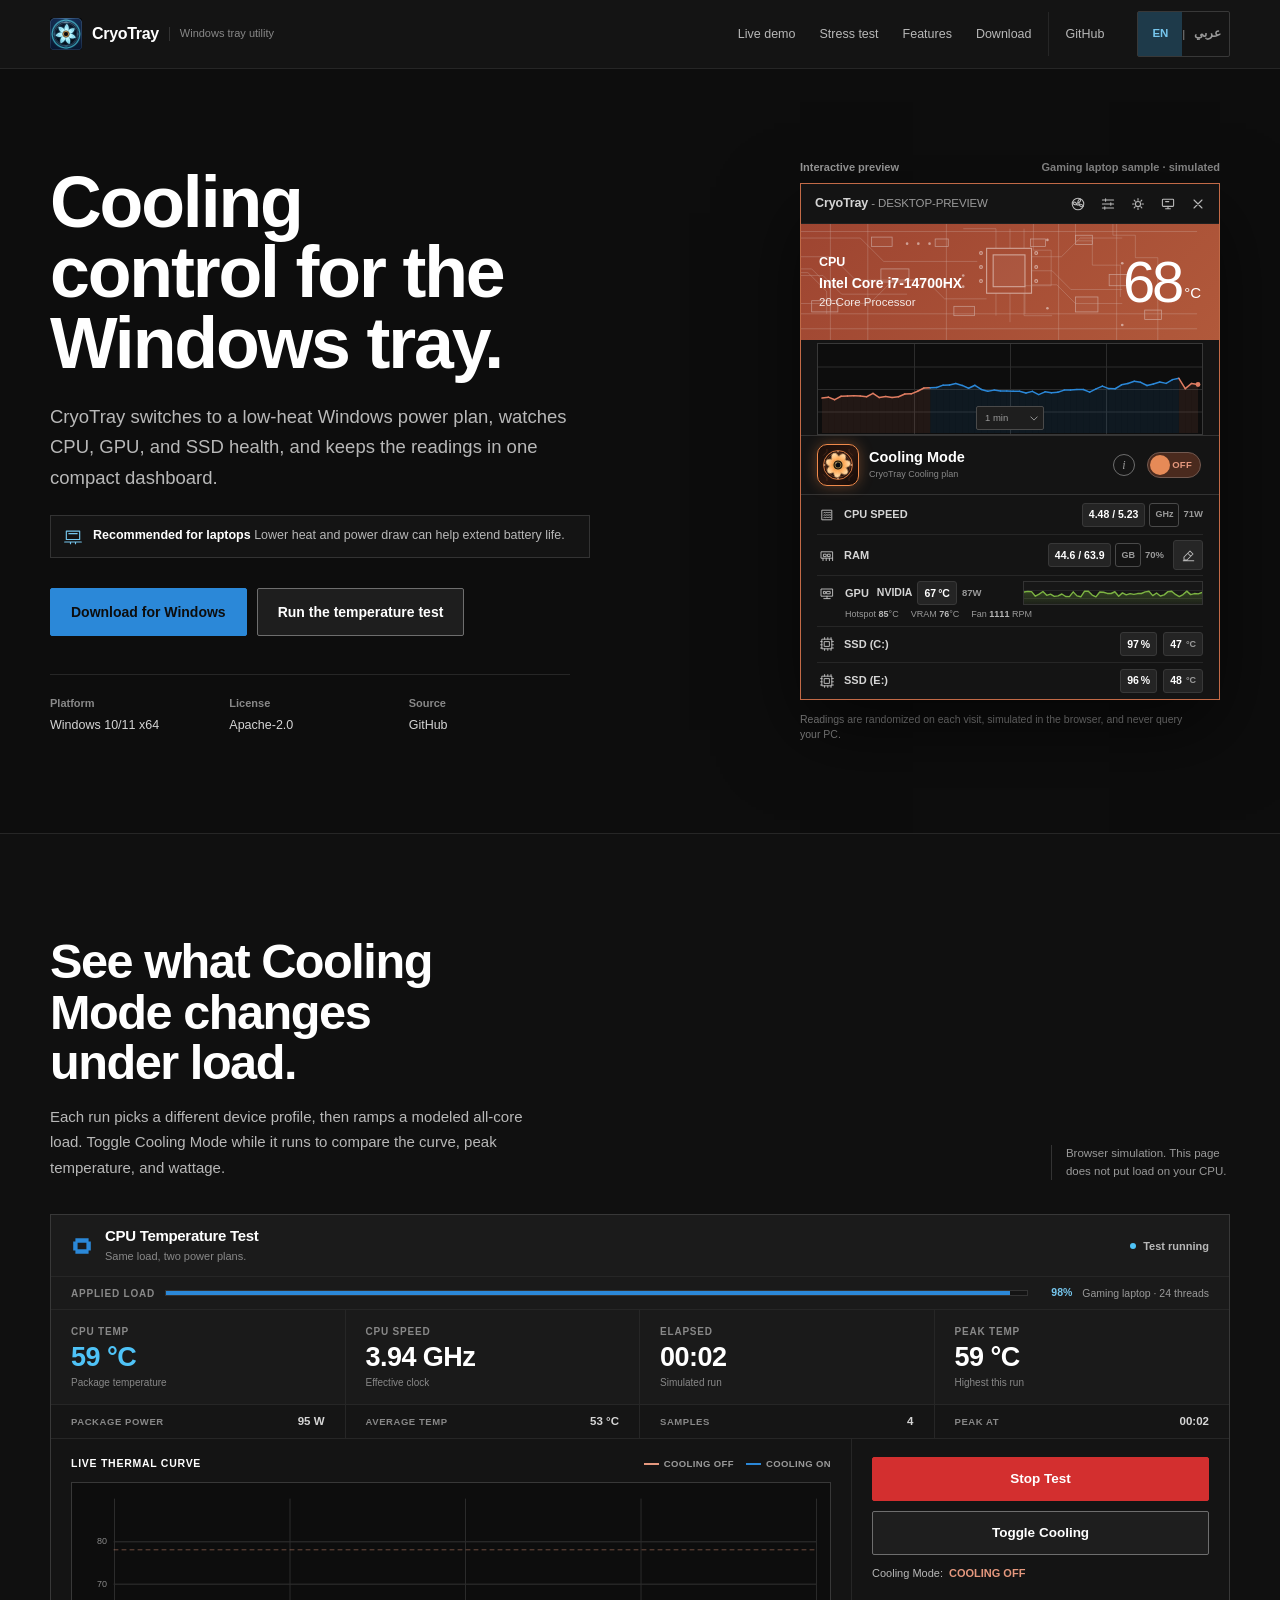
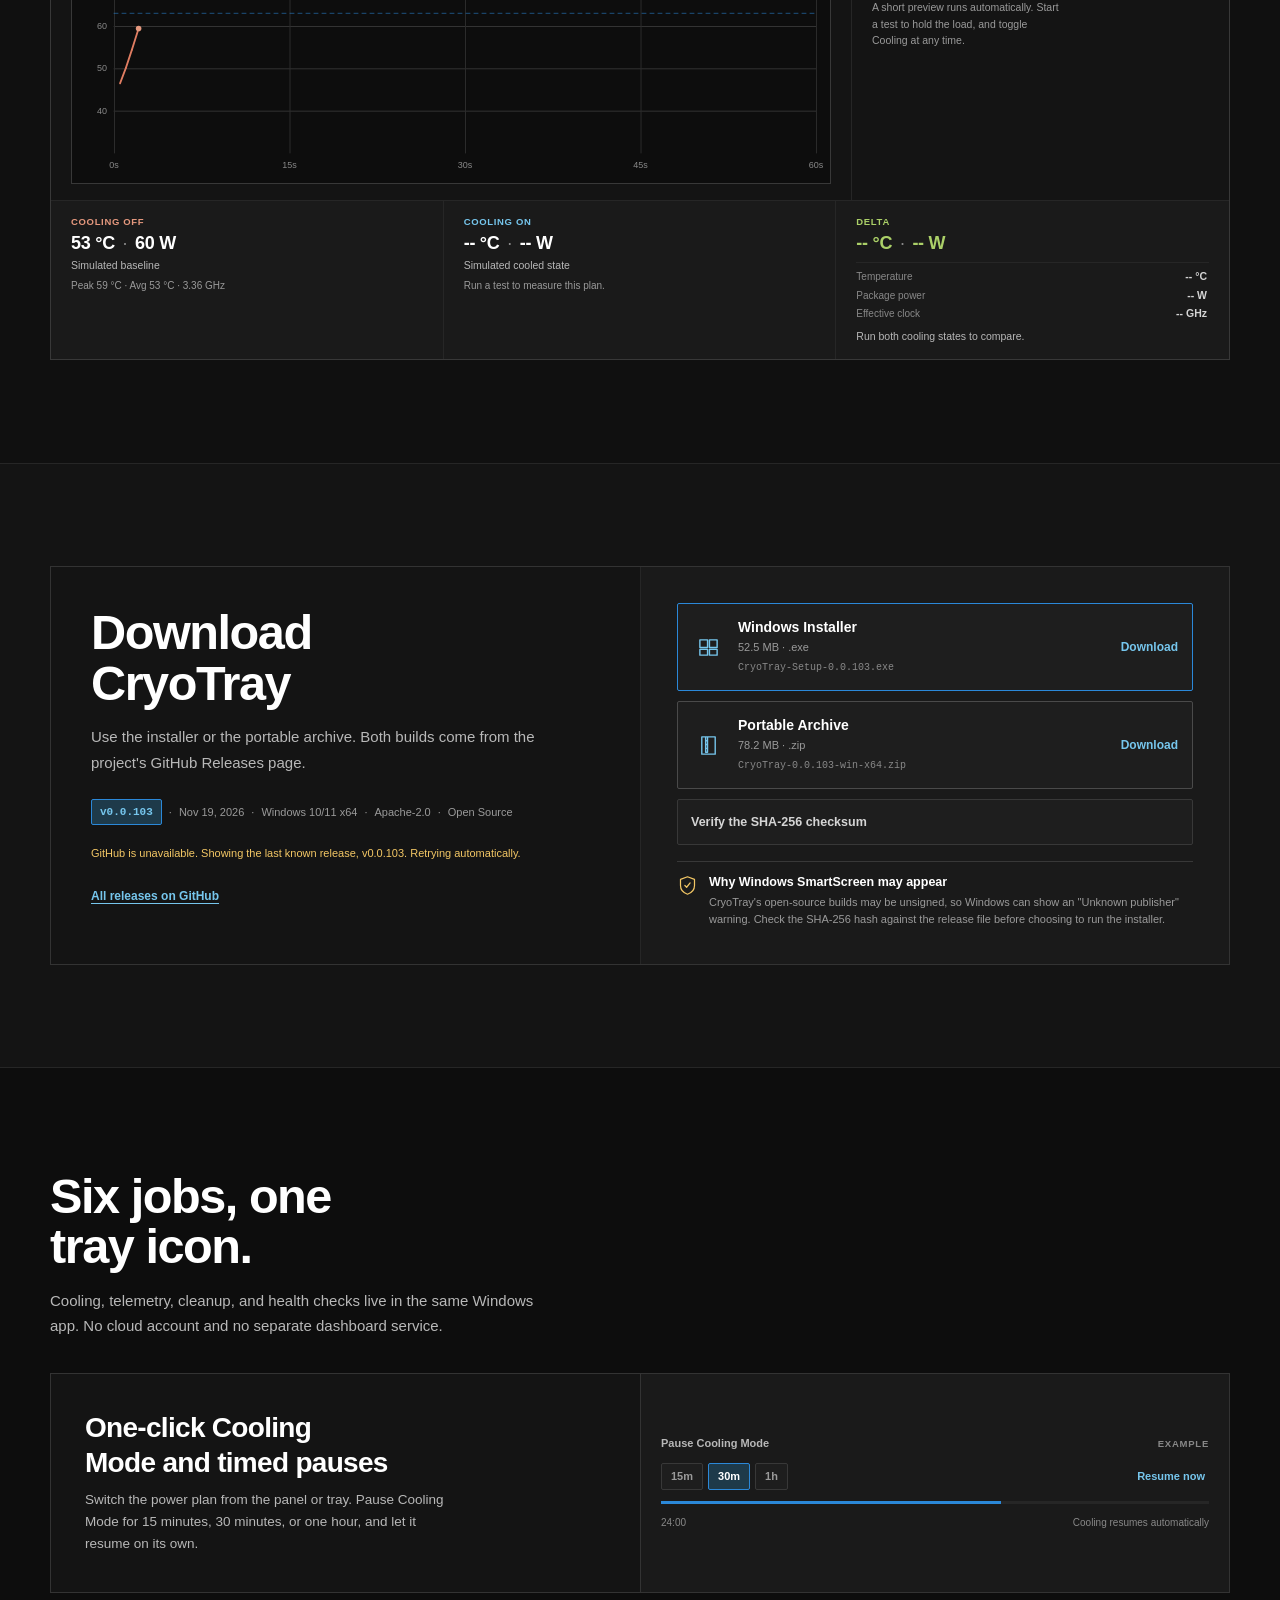
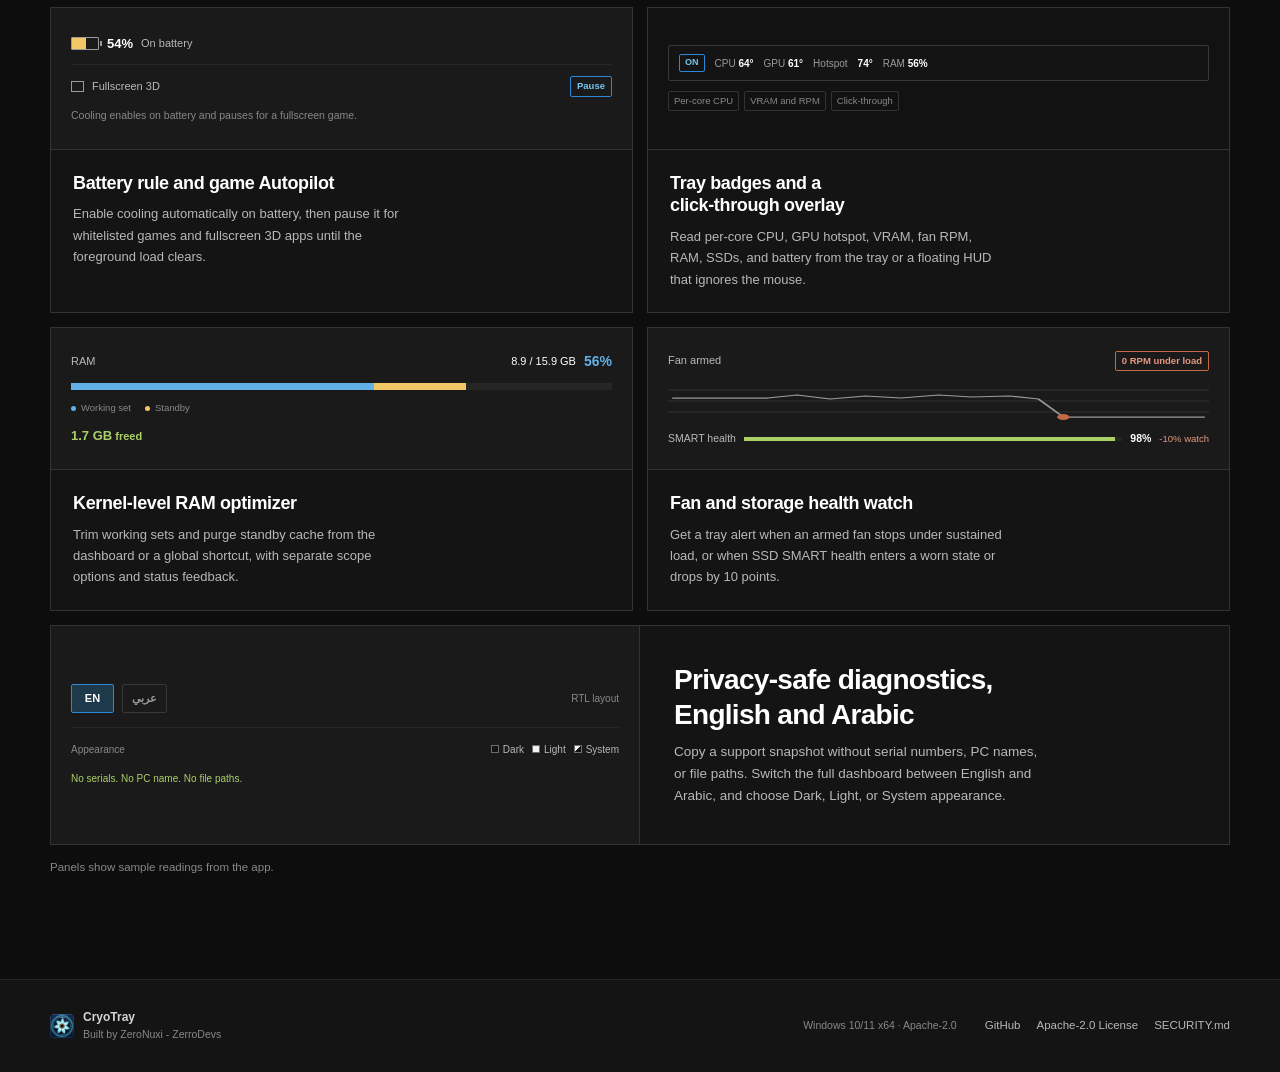
==== docs/index.html @ e502e477 "Initial commit: CryoTray v0.0.103 with enhanced visual README" ====
<!doctype html>
<html lang="en" dir="ltr">
<head>
  <meta charset="utf-8">
  <meta name="viewport" content="width=device-width, initial-scale=1">
  <title>CryoTray | Cooling control for the Windows tray</title>
  <meta id="meta-description" name="description" content="CryoTray is a Windows tray utility for low-heat cooling, CPU and GPU telemetry, RAM cleanup, storage health, and bilingual controls.">
  <meta name="theme-color" content="#0d0d0d">
  <link rel="icon" type="image/png" href="assets/cryotray-icon.png">
  <link rel="stylesheet" href="css/styles.css">
  <script type="module" src="js/app.js"></script>
</head>
<body id="top">
  <a class="skip-link" href="#main" data-i18n="a11y.skip">Skip to content</a>

  <header class="site-header">
    <div class="container header-inner">
      <a class="brand" href="#top" aria-label="CryoTray home">
        <img src="assets/cryotray-icon.png" width="32" height="32" alt="" aria-hidden="true">
        <span class="brand-name">CryoTray</span>
        <span class="brand-sub" data-i18n="brand.sub">Windows tray utility</span>
      </a>

      <nav class="site-nav" aria-label="Primary" data-i18n-aria="a11y.primaryNav">
        <a href="#demo" data-i18n="nav.demo">Live demo</a>
        <a href="#stress-test" data-i18n="nav.stress">Stress test</a>
        <a href="#features" data-i18n="nav.features">Features</a>
        <a href="#download" data-i18n="nav.download">Download</a>
        <a class="nav-github" href="https://github.com/ZerroDevs/CryoTray" target="_blank" rel="noopener" data-i18n="nav.github">GitHub</a>
      </nav>

      <div class="lang-switch" role="group" aria-label="Language" data-i18n-aria="a11y.language">
        <button type="button" class="lang-btn is-active" data-lang="en" aria-pressed="true">EN</button>
        <span class="lang-divider" aria-hidden="true">|</span>
        <button type="button" class="lang-btn" data-lang="ar" lang="ar" aria-pressed="false">عربي</button>
      </div>
    </div>
  </header>

  <main id="main">
    <section class="hero" id="demo">
      <div class="container hero-grid">
        <div class="hero-copy">
          <h1 data-i18n="hero.title">Cooling control for the Windows tray.</h1>
          <p class="lede" data-i18n="hero.body">CryoTray switches to a low-heat Windows power plan, watches CPU, GPU, and SSD health, and keeps the readings in one compact dashboard.</p>
          <p class="laptop-note">
            <svg viewBox="0 0 24 24" aria-hidden="true"><path d="M4 5h16v10H4zM2 18h20M9 18v2M15 18v2M7 8h10"/></svg>
            <span><strong data-i18n="hero.laptopTitle">Recommended for laptops</strong> <span data-i18n="hero.laptopBody">Lower heat and power draw can help extend battery life.</span></span>
          </p>
          <div class="hero-actions">
            <a class="btn btn-primary" href="#download" data-i18n="hero.download">Download for Windows</a>
            <a class="btn btn-secondary" href="#stress-test" data-i18n="hero.test">Run the temperature test</a>
          </div>
          <dl class="hero-facts">
            <div>
              <dt data-i18n="hero.factPlatform">Platform</dt>
              <dd>Windows 10/11 x64</dd>
            </div>
            <div>
              <dt data-i18n="hero.factLicense">License</dt>
              <dd>Apache-2.0</dd>
            </div>
            <div>
              <dt data-i18n="hero.factSource">Source</dt>
              <dd>GitHub</dd>
            </div>
          </dl>
        </div>

        <div class="hero-stage">
          <div class="stage-label">
            <span data-i18n="hero.preview">Interactive preview</span>
            <span class="stage-note" id="preview-scenario">Laptop sample · simulated</span>
          </div>

          <div class="app-window" id="app-preview">
            <div class="app-titlebar">
              <span class="app-title"><span>CryoTray</span><span class="app-title-host"> - DESKTOP-PREVIEW</span></span>
              <a class="app-window-icons" href="#download" data-tooltip-target="window-tools-tip" aria-expanded="false" aria-controls="window-tools-tip" aria-label="Download CryoTray for more" data-i18n-aria="hero.windowToolsLabel">
                <span class="window-icon">
                  <svg viewBox="0 0 20 20" aria-hidden="true"><circle cx="10" cy="10" r="7.2"/><circle cx="10" cy="10" r="1.5"/><path d="M10 8.5c-.6-2.7 1.2-4.5 3.1-4.7.6 2.2-.5 4.1-3.1 4.7ZM11.4 10.6c2.6-.7 4.7.8 5.2 2.6-2.1.9-4.1.1-5.2-2.6ZM8.6 10.6c-2.6.7-4.7-.8-5.2-2.6 2.1-.9 4.1-.1 5.2 2.6Z"/></svg>
                </span>
                <span class="window-icon">
                  <svg viewBox="0 0 20 20" aria-hidden="true"><path d="M3 5h14M3 10h14M3 15h14M7 3.5v3M13.5 8.5v3M6 13.5v3"/></svg>
                </span>
                <span class="window-icon">
                  <svg viewBox="0 0 20 20" aria-hidden="true"><circle cx="10" cy="10" r="3.2"/><path d="M10 3.2v2M10 14.8v2M3.2 10h2M14.8 10h2M5.2 5.2l1.4 1.4M13.4 13.4l1.4 1.4M14.8 5.2l-1.4 1.4M6.6 13.4l-1.4 1.4"/></svg>
                </span>
                <span class="window-icon">
                  <svg viewBox="0 0 20 20" aria-hidden="true"><rect x="3" y="4" width="14" height="9" rx="1"/><path d="M7 16h6M10 13v3M7 7h4"/></svg>
                </span>
                <span class="window-icon window-icon-close">
                  <svg viewBox="0 0 20 20" aria-hidden="true"><path d="M5 5l10 10M15 5L5 15"/></svg>
                </span>
              </a>
            </div>

            <div class="cpu-hero">
              <svg class="pcb-field" viewBox="0 0 460 124" preserveAspectRatio="xMidYMid slice" aria-hidden="true">
                <g class="pcb-fine">
                  <path d="M-20 8H430M-20 96H430M-20 112H430M38 0V124M78 0V124M162 0V124M282 0V124M344 0V124"/>
                  <path d="M-20 48H18L38 68V94M-20 52H14L34 72V96"/>
                  <path d="M255 0V28L274 28V66L246 66V96M300 0V18L318 18V44L348 44V78M340 0V12L364 12V36L388 36V124"/>
                  <path d="M0 15H70L95 40H195M0 35H40L65 60H140L160 80H205M0 55H30L50 75H120M0 85H80L105 60H130M180 5H215V26M230 5V26M245 5V26M215 74V98M230 74V105M245 74V98H275M253 35H285L305 15H350M253 50H275L295 70H350M253 65H280L300 85H350"/>
                </g>
                <g class="pcb-pads">
                  <rect x="82" y="14" width="22" height="10"/>
                  <rect x="92" y="48" width="30" height="14"/>
                  <rect x="150" y="16" width="14" height="8"/>
                  <rect x="170" y="88" width="22" height="10"/>
                  <rect x="300" y="12" width="18" height="10"/>
                  <rect x="300" y="78" width="24" height="16"/>
                  <rect x="18" y="82" width="28" height="12"/>
                  <rect x="252" y="16" width="16" height="8"/>
                  <rect x="336" y="54" width="20" height="12"/>
                  <rect x="374" y="92" width="18" height="10"/>
                </g>
                <g class="pcb-chip">
                  <rect x="205" y="26" width="48" height="48"/>
                  <rect x="212" y="33" width="34" height="34"/>
                  <circle cx="199" cy="31" r="1.5"/><circle cx="199" cy="46" r="1.5"/><circle cx="199" cy="61" r="1.5"/>
                  <circle cx="258" cy="31" r="1.5"/><circle cx="258" cy="46" r="1.5"/><circle cx="258" cy="61" r="1.5"/>
                </g>
                <g class="pcb-vias">
                  <circle cx="120" cy="21" r="1.4"/><circle cx="132" cy="21" r="1.4"/><circle cx="144" cy="21" r="1.4"/>
                  <circle cx="180" cy="55" r="1.4"/><circle cx="180" cy="67" r="1.4"/><circle cx="270" cy="17" r="1.4"/>
                  <circle cx="270" cy="90" r="1.4"/><circle cx="350" cy="42" r="1.4"/><circle cx="350" cy="108" r="1.4"/>
                </g>
              </svg>

              <div class="cpu-hero-content">
                <div class="cpu-identity">
                  <span class="cpu-label" data-i18n="hero.cpu">CPU</span>
                  <span class="cpu-name" id="hero-cpu-name">AMD Ryzen 7 5800X</span>
                  <span class="cpu-cores" id="hero-cores">8-Core Processor</span>
                </div>
                <button class="hero-temp hero-temp-button" id="hero-temp-trigger" type="button" data-tooltip-target="cpu-popover" aria-haspopup="true" aria-expanded="false" aria-controls="cpu-popover" aria-label="CPU temperature and per-core details" data-i18n-aria="hero.cpuTooltip" dir="ltr">
                  <span id="hero-temp">53</span><span class="hero-temp-unit">°C</span>
                </button>
              </div>
            </div>

            <div class="hero-chart-wrap">
              <canvas id="hero-chart" width="408" height="100" role="img" aria-label="Simulated CPU temperature history"></canvas>
              <div class="chart-hover-tip" id="hero-chart-tip" role="status"></div>
              <label class="chart-window">
                <span class="sr-only" data-i18n="hero.windowLabel">Chart time window</span>
                <select id="hero-window">
                  <option value="1" selected data-i18n="hero.window1">1 min</option>
                  <option value="5" data-i18n="hero.window5">5 min</option>
                  <option value="10" data-i18n="hero.window10">10 min</option>
                  <option value="30" data-i18n="hero.window30">30 min</option>
                  <option value="60" data-i18n="hero.window60">60 min</option>
                </select>
                <svg class="chart-window-chevron" viewBox="0 0 10 6" aria-hidden="true"><path d="M1 1l4 4 4-4"/></svg>
              </label>
            </div>

            <div class="cooling-row">
              <div class="fan-tile" aria-hidden="true">
                <svg class="fan-svg" viewBox="0 0 80 80">
                  <defs>
                    <linearGradient id="fanPetalGradient" x1="0" y1="0" x2="0" y2="1">
                      <stop class="fan-petal-top" offset="0"></stop>
                      <stop class="fan-petal-mid" offset="0.52"></stop>
                      <stop class="fan-petal-bottom" offset="1"></stop>
                    </linearGradient>
                  </defs>
                  <circle class="fan-outer-ring" cx="40" cy="40" r="34"></circle>
                  <circle class="fan-inner-ring" cx="40" cy="40" r="29"></circle>
                  <g class="fan-rim-dots">
                    <circle cx="40" cy="8.4" r="1.6"/><circle cx="40" cy="71.6" r="1.6"/>
                    <circle cx="8.4" cy="40" r="1.6"/><circle cx="71.6" cy="40" r="1.6"/>
                  </g>
                  <path class="fan-traces" d="M14 2V9L5 18M66 2V9L75 18M14 78V71L5 62M66 78V71L75 62"></path>
                  <g id="fan-rotor" class="fan-rotor">
                    <g transform="rotate(0 40 40)">
                      <path d="M40 38C31 32 29 20 35 13C37.5 10.2 42.5 10.2 45 13C51 20 49 32 40 38Z" fill="url(#fanPetalGradient)" stroke="var(--fan-petal-outline)" stroke-width=".9"></path>
                      <path class="fan-vein" d="M40 36V15"></path>
                    </g>
                    <g transform="rotate(51.428 40 40)">
                      <path d="M40 38C31 32 29 20 35 13C37.5 10.2 42.5 10.2 45 13C51 20 49 32 40 38Z" fill="url(#fanPetalGradient)" stroke="var(--fan-petal-outline)" stroke-width=".9"></path>
                      <path class="fan-vein" d="M40 36V15"></path>
                    </g>
                    <g transform="rotate(102.857 40 40)">
                      <path d="M40 38C31 32 29 20 35 13C37.5 10.2 42.5 10.2 45 13C51 20 49 32 40 38Z" fill="url(#fanPetalGradient)" stroke="var(--fan-petal-outline)" stroke-width=".9"></path>
                      <path class="fan-vein" d="M40 36V15"></path>
                    </g>
                    <g transform="rotate(154.285 40 40)">
                      <path d="M40 38C31 32 29 20 35 13C37.5 10.2 42.5 10.2 45 13C51 20 49 32 40 38Z" fill="url(#fanPetalGradient)" stroke="var(--fan-petal-outline)" stroke-width=".9"></path>
                      <path class="fan-vein" d="M40 36V15"></path>
                    </g>
                    <g transform="rotate(205.714 40 40)">
                      <path d="M40 38C31 32 29 20 35 13C37.5 10.2 42.5 10.2 45 13C51 20 49 32 40 38Z" fill="url(#fanPetalGradient)" stroke="var(--fan-petal-outline)" stroke-width=".9"></path>
                      <path class="fan-vein" d="M40 36V15"></path>
                    </g>
                    <g transform="rotate(257.142 40 40)">
                      <path d="M40 38C31 32 29 20 35 13C37.5 10.2 42.5 10.2 45 13C51 20 49 32 40 38Z" fill="url(#fanPetalGradient)" stroke="var(--fan-petal-outline)" stroke-width=".9"></path>
                      <path class="fan-vein" d="M40 36V15"></path>
                    </g>
                    <g transform="rotate(308.571 40 40)">
                      <path d="M40 38C31 32 29 20 35 13C37.5 10.2 42.5 10.2 45 13C51 20 49 32 40 38Z" fill="url(#fanPetalGradient)" stroke="var(--fan-petal-outline)" stroke-width=".9"></path>
                      <path class="fan-vein" d="M40 36V15"></path>
                    </g>
                  </g>
                  <circle class="fan-hub-outer" cx="40" cy="40" r="12"></circle>
                  <circle class="fan-hub-inner" cx="40" cy="40" r="7"></circle>
                  <circle class="fan-hub-glint" cx="35.5" cy="35.5" r="1.7"></circle>
                </svg>
              </div>

              <div class="cooling-copy">
                <span class="cooling-label" id="hero-cooling-label" data-i18n="hero.cooling">Cooling Mode</span>
                <span class="cooling-plan" data-i18n="hero.plan">CryoTray Cooling plan</span>
              </div>

              <button class="cooling-info" id="cooling-info-trigger" type="button" data-tooltip-target="cooling-popover" aria-haspopup="true" aria-expanded="false" aria-controls="cooling-popover" aria-label="About Cooling Mode" data-i18n-aria="hero.coolingInfo">i</button>

              <button class="switch" id="hero-cooling" type="button" role="switch" aria-checked="false" aria-labelledby="hero-cooling-label">
                <span class="switch-track">
                  <span class="switch-text" id="hero-cooling-state">OFF</span>
                  <span class="switch-thumb" aria-hidden="true"></span>
                </span>
              </button>
            </div>

            <div class="telemetry-list">
              <div class="telemetry-row">
                <span class="row-icon" aria-hidden="true">
                  <svg viewBox="0 0 20 20"><path d="M4 4h12v12H4zM6 7c1-1 2 1 3 0s2 1 3 0 2 1 3 0M6 10c1-1 2 1 3 0s2 1 3 0 2 1 3 0M6 13c1-1 2 1 3 0s2 1 3 0 2 1 3 0"/></svg>
                </span>
                <span class="row-label" data-i18n="hero.cpuSpeed">CPU SPEED</span>
                <span class="row-values" dir="ltr">
                  <span class="metric-pill"><span id="hero-clock">3.78 / 3.80</span></span>
                  <span class="unit-pill">GHz</span>
                  <span class="row-detail" id="hero-power">36W</span>
                </span>
              </div>

              <div class="telemetry-row ram-row">
                <span class="row-icon" aria-hidden="true">
                  <svg viewBox="0 0 20 20"><path d="M3 6h14v8H3zM5 14v3M9 14v3M13 14v3M17 14v3M6 9h3v3H6zM11 9h3v3h-3z"/></svg>
                </span>
                <span class="row-label" data-i18n="hero.ram">RAM</span>
                <span class="row-values" dir="ltr">
                  <button class="metric-pill metric-trigger" id="ram-trigger" type="button" data-tooltip-target="ram-popover" aria-haspopup="true" aria-expanded="false" aria-controls="ram-popover" aria-label="Memory breakdown" data-i18n-aria="memory.triggerLabel"><span id="ram-ratio">8.9 / 15.9</span></button>
                  <span class="unit-pill">GB</span>
                  <span class="row-detail" id="ram-percent">56%</span>
                </span>
                <button class="icon-btn" id="ram-optimize" type="button" aria-label="Optimize RAM" data-i18n-aria="hero.ramOptimize">
                  <svg viewBox="0 0 20 20" aria-hidden="true"><path d="M4 12l8-8 4 4-8 8H4zM9 7l4 4M3 17h14"/></svg>
                </button>
              </div>

              <div class="telemetry-row gpu-row">
                <div class="gpu-top">
                  <span class="row-icon" aria-hidden="true">
                    <svg viewBox="0 0 20 20"><path d="M3 5h14v9H3zM6 17h8M10 14v3M6 8h2v3H6zM10 8h4v3h-4z"/></svg>
                  </span>
                  <span class="row-label" data-i18n="hero.gpu">GPU</span>
                  <span class="gpu-reading" dir="ltr">
                    <span class="gpu-brand" id="hero-gpu-brand">NVIDIA</span>
                    <button class="metric-pill metric-trigger" id="gpu-trigger" type="button" data-tooltip-target="gpu-popover" aria-haspopup="true" aria-expanded="false" aria-controls="gpu-popover" aria-label="GPU details" data-i18n-aria="hero.gpuTooltip"><span id="hero-gpu-temp">61</span>°C</button>
                    <span class="row-detail"><span id="hero-gpu-power">30</span>W</span>
                  </span>
                  <span class="gpu-spark-wrap"><canvas id="gpu-spark" width="160" height="26" role="img" aria-label="Simulated GPU load history"></canvas></span>
                </div>
                <div class="gpu-details" dir="ltr">
                  <span><span data-i18n="hero.hotspot">Hotspot</span> <b id="hero-hotspot">70</b>°C</span>
                  <span><span data-i18n="hero.vram">VRAM</span> <b id="hero-vram">60</b>°C</span>
                  <span><span data-i18n="hero.fan">Fan</span> <b id="hero-gpu-fan">0</b> RPM</span>
                </div>
              </div>

              <div class="telemetry-row ssd-row">
                <span class="row-icon" aria-hidden="true">
                  <svg viewBox="0 0 20 20"><path d="M4 4h12v12H4zM7 7h6v6H7zM2 7h2M2 11h2M2 15h2M16 7h2M16 11h2M16 15h2M7 2v2M11 2v2M15 2v2M7 16v2M11 16v2M15 16v2"/></svg>
                </span>
                <span class="row-label ssd-label" dir="ltr">SSD (C:)</span>
                <span class="row-values" dir="ltr">
                  <button class="metric-pill metric-trigger" id="ssd-trigger" type="button" data-tooltip-target="ssd-popover" aria-haspopup="true" aria-expanded="false" aria-controls="ssd-popover" aria-label="Storage details" data-i18n-aria="hero.ssdTooltip"><span id="hero-ssd-c-health">96</span>%</button>
                  <span class="metric-pill"><span id="hero-ssd-temp">45</span><span class="unit-inline">°C</span></span>
                </span>
              </div>

              <div class="telemetry-row ssd-row">
                <span class="row-icon" aria-hidden="true">
                  <svg viewBox="0 0 20 20"><path d="M4 4h12v12H4zM7 7h6v6H7zM2 7h2M2 11h2M2 15h2M16 7h2M16 11h2M16 15h2M7 2v2M11 2v2M15 2v2M7 16v2M11 16v2M15 16v2"/></svg>
                </span>
                <span class="row-label ssd-label" dir="ltr">SSD (E:)</span>
                <span class="row-values" dir="ltr">
                  <button class="metric-pill metric-trigger" id="ssd-e-trigger" type="button" data-tooltip-target="ssd-popover" aria-haspopup="true" aria-expanded="false" aria-controls="ssd-popover" aria-label="Storage details" data-i18n-aria="hero.ssdTooltip"><span id="hero-ssd-e-health">100</span>%</button>
                  <span class="metric-pill"><span id="hero-ssd-e-temp">45</span><span class="unit-inline">°C</span></span>
                </span>
              </div>
            </div>

            <div class="app-status" id="ram-status" role="status" aria-live="polite"></div>

            <div class="app-popover cpu-pop" id="cpu-popover" role="tooltip" aria-hidden="true">
              <div class="cpu-pop-grid" id="cpu-pop-grid"></div>
              <div class="cpu-pop-footer" id="cpu-pop-footer" dir="auto">Package Power: 36W</div>
              <span class="popover-caret" aria-hidden="true"></span>
            </div>

            <div class="app-popover ram-pop" id="ram-popover" role="tooltip" aria-hidden="true">
              <div class="ram-pop-head"><span data-i18n="memory.title">Memory Breakdown</span><span id="ram-installed">Installed: 16.0 GB</span></div>
              <div class="ram-stack" aria-hidden="true">
                <span class="ram-stack-inuse" id="ram-bar-inuse"></span><span class="ram-stack-modified" id="ram-bar-modified"></span><span class="ram-stack-standby" id="ram-bar-standby"></span><span class="ram-stack-free" id="ram-bar-free"></span>
              </div>
              <div class="ram-lines">
                <div><span class="ram-dot inuse"></span><span data-i18n="memory.inUse">In Use:</span><b id="ram-inuse" dir="ltr">8.0 GB</b></div>
                <div><span class="ram-dot available"></span><span data-i18n="memory.available">Available:</span><b id="ram-available" dir="ltr">7.9 GB</b></div>
                <div><span class="ram-dot free"></span><span data-i18n="memory.free">Free:</span><b id="ram-free" dir="ltr">3.2 GB</b></div>
                <div><span class="ram-dot standby"></span><span data-i18n="memory.standby">Standby:</span><b id="ram-standby" dir="ltr">4.7 GB</b></div>
                <div><span class="ram-dot modified"></span><span data-i18n="memory.modified">Modified:</span><b id="ram-modified" dir="ltr">0.6 GB</b></div>
                <div><span class="ram-dot cached"></span><span data-i18n="memory.cached">Cached:</span><b id="ram-cached" dir="ltr">5.3 GB</b></div>
                <div><span class="ram-dot reserved"></span><span data-i18n="memory.reserved">Hardware Reserved:</span><b id="ram-reserved" dir="ltr">0.5 GB</b></div>
              </div>
              <div class="ram-pop-foot" id="ram-pop-foot">Click the clean icon to free unused memory</div>
              <span class="popover-caret" aria-hidden="true"></span>
            </div>

            <div class="app-popover info-pop" id="gpu-popover" role="tooltip" aria-hidden="true">
              <div class="info-pop-head"><strong id="gpu-pop-name">Demo GPU</strong><span data-i18n="hero.tooltipSim">Simulated telemetry</span></div>
              <div class="info-line"><span data-i18n="hero.tooltipLoad">Load</span><b id="gpu-pop-load" dir="ltr">38%</b></div>
              <div class="info-line"><span data-i18n="hero.tooltipHotspot">Hotspot</span><b id="gpu-pop-hotspot" dir="ltr">70°C</b></div>
              <div class="info-line"><span data-i18n="hero.tooltipDelta">Hotspot delta</span><b id="gpu-pop-delta" dir="ltr">9°C</b></div>
              <div class="info-line"><span data-i18n="hero.gpuPowerLabel">Board power</span><b id="gpu-pop-power" dir="ltr">30 W</b></div>
              <div class="info-line"><span data-i18n="hero.vram">VRAM</span><b id="gpu-pop-vram" dir="ltr">60°C</b></div>
              <div class="info-line"><span data-i18n="hero.fan">Fan</span><b id="gpu-pop-fan" dir="ltr">0 RPM</b></div>
              <span class="popover-caret" aria-hidden="true"></span>
            </div>

            <div class="app-popover info-pop" id="ssd-popover" role="tooltip" aria-hidden="true">
              <div class="info-pop-head"><strong data-i18n="hero.storage">SSD</strong><span data-i18n="hero.tooltipSim">Simulated telemetry</span></div>
              <div class="info-line"><span dir="ltr">SSD (C:)</span><b id="ssd-pop-c" dir="ltr">96% · 45°C</b></div>
              <div class="info-line"><span dir="ltr">SSD (E:)</span><b id="ssd-pop-e" dir="ltr">100% · 45°C</b></div>
              <div class="info-line"><span data-i18n="hero.tooltipSmart">SMART health</span><b id="ssd-pop-health" dir="ltr">Healthy</b></div>
              <span class="popover-caret" aria-hidden="true"></span>
            </div>

            <div class="app-popover info-pop" id="cooling-popover" role="tooltip" aria-hidden="true">
              <div class="info-pop-head"><strong data-i18n="hero.cooling">Cooling Mode</strong></div>
              <p class="tooltip-copy" data-i18n="hero.coolingInfoBody">Switches Windows to a lower-heat power plan to reduce package power and fan noise.</p>
              <span class="popover-caret" aria-hidden="true"></span>
            </div>

            <div class="app-popover tool-tip-pop" id="window-tools-tip" role="tooltip" aria-hidden="true">
              <span data-i18n="hero.windowToolsTip">Download for more</span>
              <span class="popover-caret" aria-hidden="true"></span>
            </div>
          </div>

          <p class="preview-footnote" data-i18n="hero.footnote">Readings are randomized on each visit, simulated in the browser, and never query your PC.</p>
        </div>
      </div>
    </section>

    <section class="section stress-section" id="stress-test">
      <div class="container">
        <header class="section-head">
          <div>
            <h2 data-i18n="stress.title">See what Cooling Mode changes under load.</h2>
            <p class="section-copy" data-i18n="stress.body">Run a modeled thermal test, then toggle Cooling Mode while it runs. The curve and wattage respond to the same state changes as the app.</p>
          </div>
          <p class="simulation-note" data-i18n="stress.note">Browser simulation. This page does not put load on your CPU.</p>
        </header>

        <div class="stress-shell">
          <div class="stress-titlebar">
            <div class="stress-heading">
              <svg viewBox="0 0 20 20" aria-hidden="true"><path d="M4 3h12v3h2v8h-2v3H4v-3H2V6h2zm2 4v6h8V7z"/></svg>
              <div>
                <h3 data-i18n="stress.toolTitle">CPU Temperature Test</h3>
                <p data-i18n="stress.toolSub">Same load, two power plans.</p>
              </div>
            </div>
            <div class="stress-state" id="stress-state" role="status" aria-live="polite">
              <span class="state-dot" aria-hidden="true"></span>
              <span id="stress-state-text" data-i18n="stress.stateReady">Ready</span>
            </div>
          </div>

          <div class="stress-loadbar">
            <span class="loadbar-label" data-i18n="stress.loadLabel">APPLIED LOAD</span>
            <div class="loadbar-track" aria-hidden="true"><span id="stress-load-fill"></span></div>
            <output class="loadbar-value" id="stress-load" dir="ltr">0%</output>
            <span class="stress-profile" id="stress-profile">Laptop profile · 16 threads</span>
          </div>

          <div class="stress-metrics">
            <div class="stress-metric">
              <span class="metric-label" data-i18n="stress.cpuTemp">CPU TEMP</span>
              <output class="metric-value cpu-value" id="stress-temp" dir="ltr">-- °C</output>
              <span class="metric-sub" data-i18n="stress.cpuTempSub">Package temperature</span>
            </div>
            <div class="stress-metric">
              <span class="metric-label" data-i18n="stress.cpuSpeed">CPU SPEED</span>
              <output class="metric-value" id="stress-speed" dir="ltr">-- GHz</output>
              <span class="metric-sub" data-i18n="stress.cpuSpeedSub">Effective clock</span>
            </div>
            <div class="stress-metric">
              <span class="metric-label" data-i18n="stress.elapsed">ELAPSED</span>
              <output class="metric-value" id="stress-elapsed" dir="ltr">00:00</output>
              <span class="metric-sub" data-i18n="stress.elapsedSub">Simulated run</span>
            </div>
            <div class="stress-metric">
              <span class="metric-label" data-i18n="stress.peak">PEAK TEMP</span>
              <output class="metric-value" id="stress-peak" dir="ltr">-- °C</output>
              <span class="metric-sub" data-i18n="stress.peakSub">Highest this run</span>
            </div>
          </div>

          <div class="stress-detailbar" aria-label="Run details" data-i18n-aria="stress.detailsAria">
            <div><span data-i18n="stress.powerCurrent">PACKAGE POWER</span><b id="stress-power" dir="ltr">-- W</b></div>
            <div><span data-i18n="stress.avgTemp">AVERAGE TEMP</span><b id="stress-avg-temp" dir="ltr">-- °C</b></div>
            <div><span data-i18n="stress.samples">SAMPLES</span><b id="stress-samples" dir="ltr">0</b></div>
            <div><span data-i18n="stress.peakTime">PEAK AT</span><b id="stress-peak-time" dir="ltr">--:--</b></div>
          </div>

          <div class="stress-body">
            <div class="chart-panel">
              <div class="chart-heading">
                <h4 data-i18n="stress.curve">Live thermal curve</h4>
                <div class="chart-legend">
                  <span><i class="legend-swatch off"></i><span data-i18n="stress.off">COOLING OFF</span></span>
                  <span><i class="legend-swatch on"></i><span data-i18n="stress.on">COOLING ON</span></span>
                </div>
              </div>
              <div class="stress-canvas-wrap">
                <canvas id="stress-chart" width="920" height="300" role="img" aria-label="Simulated thermal curve for the CPU temperature test."></canvas>
                <div class="chart-hover-tip" id="stress-chart-tip" role="status" dir="ltr"></div>
              </div>
              <p class="sr-only" id="stress-chart-summary" aria-live="polite"></p>
            </div>

            <aside class="stress-controls" aria-label="Test controls" data-i18n-aria="stress.controlsAria">
              <button class="btn btn-primary stress-start" id="stress-start" type="button" data-i18n="stress.start">Start Test</button>
              <button class="btn btn-secondary stress-toggle" id="stress-cooling" type="button" aria-pressed="false" disabled data-i18n="stress.toggle">Toggle Cooling</button>
              <p class="cooling-inline">
                <span data-i18n="stress.coolingMode">Cooling Mode:</span>
                <strong id="stress-cooling-state" data-i18n="stress.off">COOLING OFF</strong>
              </p>
              <p class="stress-helper" data-i18n="stress.helper">A short preview runs automatically. Start a test to hold the load, and toggle Cooling at any time.</p>

            </aside>
          </div>

          <div class="stress-comparison">
            <article class="compare-card compare-off">
              <h4 data-i18n="stress.off">COOLING OFF</h4>
              <p class="compare-value" dir="ltr"><span id="off-temp">--</span> °C <span class="compare-sep">·</span> <span id="off-power">--</span> W</p>
              <p class="compare-caption" data-i18n="stress.baseline">Simulated baseline</p>
              <p class="compare-detail" id="off-detail">Run a test to measure this plan.</p>
            </article>
            <article class="compare-card compare-on">
              <h4 data-i18n="stress.on">COOLING ON</h4>
              <p class="compare-value" dir="ltr"><span id="on-temp">--</span> °C <span class="compare-sep">·</span> <span id="on-power">--</span> W</p>
              <p class="compare-caption" data-i18n="stress.cooled">Simulated cooled state</p>
              <p class="compare-detail" id="on-detail">Run a test to measure this plan.</p>
            </article>
            <article class="compare-card compare-delta">
              <h4 data-i18n="stress.delta">DELTA</h4>
              <p class="compare-value delta-value" dir="ltr"><span id="delta-temp">--</span> °C <span class="compare-sep">·</span> <span id="delta-power">--</span> W</p>
              <div class="delta-rows">
                <p><span data-i18n="stress.tempDelta">Temperature</span><b dir="ltr"><span id="delta-temp-detail">--</span> °C <small id="delta-temp-pct"></small></b></p>
                <p><span data-i18n="stress.powerDelta">Package power</span><b dir="ltr"><span id="delta-power-detail">--</span> W <small id="delta-power-pct"></small></b></p>
                <p><span data-i18n="stress.clockDelta">Effective clock</span><b dir="ltr"><span id="delta-clock">--</span> GHz <small id="delta-clock-pct"></small></b></p>
              </div>
              <p class="delta-summary" id="delta-summary">Run both cooling states to compare.</p>
            </article>
          </div>
        </div>
      </div>
    </section>

    <section class="section download-section" id="download">
      <div class="container">
        <div class="download-panel">
          <div class="download-intro">
            <h2 data-i18n="release.title">Download CryoTray</h2>
            <p class="section-copy" data-i18n="release.body">Use the installer or the portable archive. Both builds come from the project's GitHub Releases page.</p>

            <div class="release-meta">
              <span class="release-version" id="release-version" dir="ltr">v0.0.103</span>
              <span class="meta-separator" aria-hidden="true">·</span>
              <time id="release-date" datetime="2026-11-19T22:31:40Z">Nov 19, 2026</time>
              <span class="meta-separator" aria-hidden="true">·</span>
              <span>Windows 10/11 x64</span>
              <span class="meta-separator" aria-hidden="true">·</span>
              <span>Apache-2.0</span>
              <span class="meta-separator" aria-hidden="true">·</span>
              <span data-i18n="release.openSource">Open Source</span>
            </div>

            <p class="release-status" id="release-status" role="status" aria-live="polite" data-i18n="release.statusLoading">Checking the latest release on GitHub.</p>
            <noscript>
              <p class="release-status is-fallback" data-i18n="release.noscript">JavaScript is off. These links point to the current known release, v0.0.103.</p>
            </noscript>

            <a class="text-link releases-link" href="https://github.com/ZerroDevs/CryoTray/releases" target="_blank" rel="noopener" data-i18n="release.allReleases">All releases on GitHub</a>
          </div>

          <div class="download-actions">
            <a class="download-option is-primary" id="download-setup" href="https://github.com/ZerroDevs/CryoTray/releases/download/v0.0.103/CryoTray-Setup-0.0.103.exe" target="_blank" rel="noopener">
              <span class="download-icon" aria-hidden="true">
                <svg viewBox="0 0 24 24"><path d="M3 4h8v8H3zM13 4h8v8h-8zM3 14h8v6H3zM13 14h8v6h-8z"/></svg>
              </span>
              <span class="download-copy">
                <strong data-i18n="release.installer">Windows Installer</strong>
                <span class="download-meta"><bdi id="setup-size" dir="ltr">52.5 MB</bdi> <span aria-hidden="true">·</span> <span>.exe</span></span>
                <code class="file-name" id="setup-filename" dir="ltr">CryoTray-Setup-0.0.103.exe</code>
              </span>
              <span class="download-action" data-i18n="release.download">Download</span>
            </a>

            <a class="download-option" id="download-zip" href="https://github.com/ZerroDevs/CryoTray/releases/download/v0.0.103/CryoTray-0.0.103-win-x64.zip" target="_blank" rel="noopener">
              <span class="download-icon" aria-hidden="true">
                <svg viewBox="0 0 24 24"><path d="M5 3h14v18H5zM9 3v4h2V3M9 7v4h2V7M9 11v4h2v-4M9 15v4h2v-4M8 21h8"/></svg>
              </span>
              <span class="download-copy">
                <strong data-i18n="release.portable">Portable Archive</strong>
                <span class="download-meta"><bdi id="zip-size" dir="ltr">78.2 MB</bdi> <span aria-hidden="true">·</span> <span>.zip</span></span>
                <code class="file-name" id="zip-filename" dir="ltr">CryoTray-0.0.103-win-x64.zip</code>
              </span>
              <span class="download-action" data-i18n="release.download">Download</span>
            </a>

            <details class="checksum">
              <summary data-i18n="release.verifySummary">Verify the SHA-256 checksum</summary>
              <div class="checksum-body">
                <p data-i18n="release.verifyBody">Download the matching .sha256 file, then run this in PowerShell and compare both hash values.</p>
                <pre><code id="checksum-command" dir="ltr">Get-FileHash .\CryoTray-Setup-0.0.103.exe -Algorithm SHA256</code></pre>
                <div class="checksum-actions">
                  <button class="btn btn-quiet" id="copy-checksum" type="button" data-i18n="release.copy">Copy command</button>
                  <a class="text-link" id="setup-sha-link" href="https://github.com/ZerroDevs/CryoTray/releases/download/v0.0.103/CryoTray-Setup-0.0.103.exe.sha256" target="_blank" rel="noopener" data-i18n="release.installerHash">Installer hash file</a>
                  <a class="text-link" id="zip-sha-link" href="https://github.com/ZerroDevs/CryoTray/releases/download/v0.0.103/CryoTray-0.0.103-win-x64.zip.sha256" target="_blank" rel="noopener" data-i18n="release.archiveHash">Archive hash file</a>
                </div>
                <p class="copy-status" id="copy-status" role="status" aria-live="polite"></p>
              </div>
            </details>

            <div class="smartscreen-note">
              <svg viewBox="0 0 24 24" aria-hidden="true"><path d="M12 2l8 3v7c0 5-3.4 8.4-8 10-4.6-1.6-8-5-8-10V5zM9 12l2 2 4-5"/></svg>
              <div>
                <h3 data-i18n="release.smartTitle">Why Windows SmartScreen may appear</h3>
                <p data-i18n="release.smartBody">CryoTray's open-source builds may be unsigned, so Windows can show an "Unknown publisher" warning. Check the SHA-256 hash against the release file before choosing to run the installer.</p>
              </div>
            </div>
          </div>
        </div>
      </div>
    </section>

    <section class="section features-section" id="features">
      <div class="container">
        <header class="section-head features-head">
          <div>
            <h2 data-i18n="features.title">Six jobs, one tray icon.</h2>
            <p class="section-copy" data-i18n="features.body">Cooling, telemetry, cleanup, and health checks live in the same Windows app. No cloud account and no separate dashboard service.</p>
          </div>
        </header>

        <div class="feature-grid">
          <article class="feature-card feature-wide">
            <div class="feature-copy">
              <h3 data-i18n="features.coolingTitle">One-click Cooling Mode and timed pauses</h3>
              <p data-i18n="features.coolingBody">Switch the power plan from the panel or tray. Pause Cooling Mode for 15 minutes, 30 minutes, or one hour, and let it resume on its own.</p>
            </div>
            <div class="feature-visual pause-visual" aria-hidden="true">
              <div class="visual-top">
                <span data-i18n="features.pauseCooling">Pause Cooling Mode</span>
                <span class="example-tag" data-i18n="features.example">Example</span>
              </div>
              <div class="pause-options">
                <span>15m</span>
                <span class="is-selected">30m</span>
                <span>1h</span>
                <span class="pause-now" data-i18n="features.resumeNow">Resume now</span>
              </div>
              <div class="pause-progress"><span></span></div>
              <div class="pause-meta">
                <bdi dir="ltr">24:00</bdi>
                <span data-i18n="features.resumeAuto">Cooling resumes automatically</span>
              </div>
            </div>
          </article>

          <article class="feature-card">
            <div class="feature-visual battery-visual" aria-hidden="true">
              <div class="battery-row">
                <span class="battery-shell"><i></i></span>
                <bdi dir="ltr">54%</bdi>
                <span data-i18n="features.onBattery">On battery</span>
              </div>
              <div class="visual-rule"></div>
              <div class="autopilot-row">
                <span class="window-mark"></span>
                <span data-i18n="features.fullscreen">Fullscreen 3D</span>
                <span class="state-tag on" data-i18n="features.pause">Pause</span>
              </div>
              <div class="visual-caption" data-i18n="features.batteryExample">Cooling enables on battery and pauses for a fullscreen game.</div>
            </div>
            <div class="feature-copy">
              <h3 data-i18n="features.batteryTitle">Battery rule and game Autopilot</h3>
              <p data-i18n="features.batteryBody">Enable cooling automatically on battery, then pause it for whitelisted games and fullscreen 3D apps until the foreground load clears.</p>
            </div>
          </article>

          <article class="feature-card">
            <div class="feature-visual overlay-visual" aria-hidden="true">
              <div class="overlay-strip">
                <span class="overlay-mode" data-i18n="hero.on">ON</span>
                <span>CPU <b>64°</b></span>
                <span>GPU <b>61°</b></span>
                <span data-i18n="hero.hotspot">Hotspot</span> <b>74°</b>
                <span>RAM <b>56%</b></span>
              </div>
              <div class="overlay-tags">
                <span data-i18n="features.perCore">Per-core CPU</span>
                <span data-i18n="features.vram">VRAM and RPM</span>
                <span data-i18n="features.clickThrough">Click-through</span>
              </div>
            </div>
            <div class="feature-copy">
              <h3 data-i18n="features.overlayTitle">Tray badges and a click-through overlay</h3>
              <p data-i18n="features.overlayBody">Read per-core CPU, GPU hotspot, VRAM, fan RPM, RAM, SSDs, and battery from the tray or a floating HUD that ignores the mouse.</p>
            </div>
          </article>

          <article class="feature-card">
            <div class="feature-visual ram-visual" aria-hidden="true">
              <div class="ram-head">
                <span data-i18n="hero.ram">RAM</span>
                <bdi dir="ltr">8.9 / 15.9 GB</bdi>
                <strong dir="ltr">56%</strong>
              </div>
              <div class="ram-bar"><span class="ram-in-use"></span><span class="ram-standby"></span><span class="ram-free"></span></div>
              <div class="ram-key">
                <span><i class="ram-dot in"></i><span data-i18n="features.workingSet">Working set</span></span>
                <span><i class="ram-dot standby"></i><span data-i18n="features.standby">Standby</span></span>
              </div>
              <div class="ram-result"><bdi dir="ltr">1.7 GB</bdi> <span data-i18n="features.freed">freed</span></div>
            </div>
            <div class="feature-copy">
              <h3 data-i18n="features.ramTitle">Kernel-level RAM optimizer</h3>
              <p data-i18n="features.ramBody">Trim working sets and purge standby cache from the dashboard or a global shortcut, with separate scope options and status feedback.</p>
            </div>
          </article>

          <article class="feature-card">
            <div class="feature-visual health-visual" aria-hidden="true">
              <div class="health-head">
                <span data-i18n="features.fanArmed">Fan armed</span>
                <span class="state-tag danger" data-i18n="features.fanAlert">0 RPM under load</span>
              </div>
              <svg class="health-chart" viewBox="0 0 260 44" preserveAspectRatio="none">
                <path class="health-grid" d="M0 11H260M0 22H260M0 33H260"/>
                <path class="health-line" d="M2 19H48L62 16L78 20L95 17L112 19L130 16L146 18L164 17L178 20L190 38H258"/>
                <circle class="health-alert-dot" cx="190" cy="38" r="3"></circle>
              </svg>
              <div class="smart-line">
                <span data-i18n="features.smartHealth">SMART health</span>
                <span class="smart-track"><i></i></span>
                <bdi dir="ltr">98%</bdi>
                <span class="smart-drop" data-i18n="features.smartDrop">-10% watch</span>
              </div>
            </div>
            <div class="feature-copy">
              <h3 data-i18n="features.healthTitle">Fan and storage health watch</h3>
              <p data-i18n="features.healthBody">Get a tray alert when an armed fan stops under sustained load, or when SSD SMART health enters a worn state or drops by 10 points.</p>
            </div>
          </article>

          <article class="feature-card feature-wide feature-wide-last">
            <div class="feature-copy">
              <h3 data-i18n="features.localTitle">Privacy-safe diagnostics, English and Arabic</h3>
              <p data-i18n="features.localBody">Copy a support snapshot without serial numbers, PC names, or file paths. Switch the full dashboard between English and Arabic, and choose Dark, Light, or System appearance.</p>
            </div>
            <div class="feature-visual language-visual" aria-hidden="true">
              <div class="language-row">
                <span class="lang-chip is-active">EN</span>
                <span class="lang-chip" lang="ar">عربي</span>
                <span class="rtl-mark" data-i18n="features.rtl">RTL layout</span>
              </div>
              <div class="visual-rule"></div>
              <div class="theme-row">
                <span class="theme-name" data-i18n="features.theme">Appearance</span>
                <span class="theme-option"><i class="theme-swatch dark"></i><span data-i18n="features.dark">Dark</span></span>
                <span class="theme-option"><i class="theme-swatch light"></i><span data-i18n="features.light">Light</span></span>
                <span class="theme-option"><i class="theme-swatch system"></i><span data-i18n="features.system">System</span></span>
              </div>
              <p class="privacy-line" data-i18n="features.privacyLine">No serials. No PC name. No file paths.</p>
            </div>
          </article>
        </div>
        <p class="feature-note" data-i18n="features.sampleNote">Panels show sample readings from the app.</p>
      </div>
    </section>
  </main>

  <footer class="site-footer">
    <div class="container footer-inner">
      <div class="footer-brand">
        <img src="assets/cryotray-icon.png" width="24" height="24" alt="" aria-hidden="true">
        <div>
          <span class="footer-name">CryoTray</span>
          <span class="footer-credit" data-i18n="footer.credit">Built by ZeroNuxi - ZerroDevs</span>
        </div>
      </div>
      <p class="footer-meta">Windows 10/11 x64 <span aria-hidden="true">·</span> Apache-2.0</p>
      <nav class="footer-links" aria-label="Project links" data-i18n-aria="a11y.footerNav">
        <a href="https://github.com/ZerroDevs/CryoTray" target="_blank" rel="noopener">GitHub</a>
        <a href="https://github.com/ZerroDevs/CryoTray/blob/main/LICENSE" target="_blank" rel="noopener" data-i18n="footer.license">Apache-2.0 License</a>
        <a href="https://github.com/ZerroDevs/CryoTray/blob/main/SECURITY.md" target="_blank" rel="noopener">SECURITY.md</a>
      </nav>
    </div>
  </footer>
</body>
</html>
---- docs/css/styles.css ----
/* Stylesheet entry point. Imports follow the original cascade order. */
@import url("base.css");
@import url("header.css");
@import url("shared.css");
@import url("hero.css");
@import url("app-preview.css");
@import url("app-preview-responsive.css");
@import url("sections.css");
@import url("stress.css");
@import url("download.css");
@import url("features.css");
@import url("not-found.css");
@import url("footer.css");
@import url("rtl.css");
@import url("responsive.css");
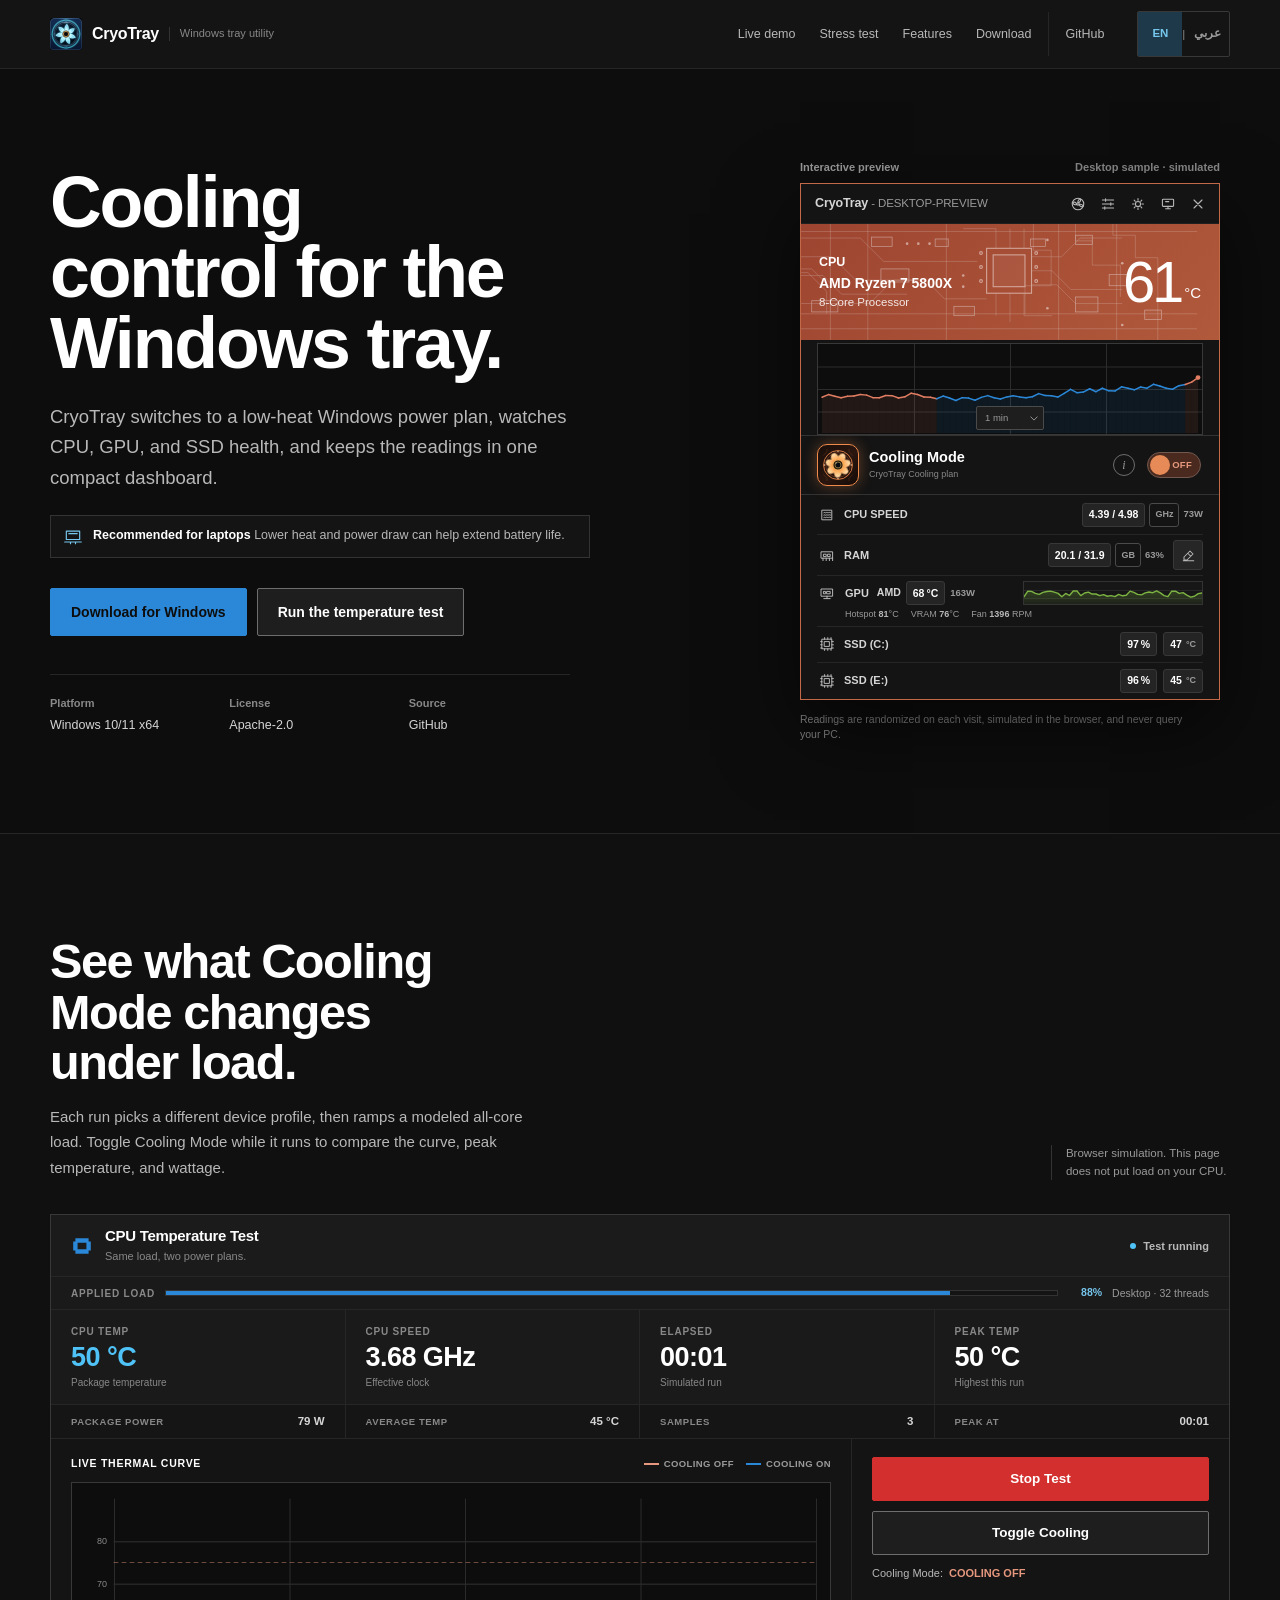
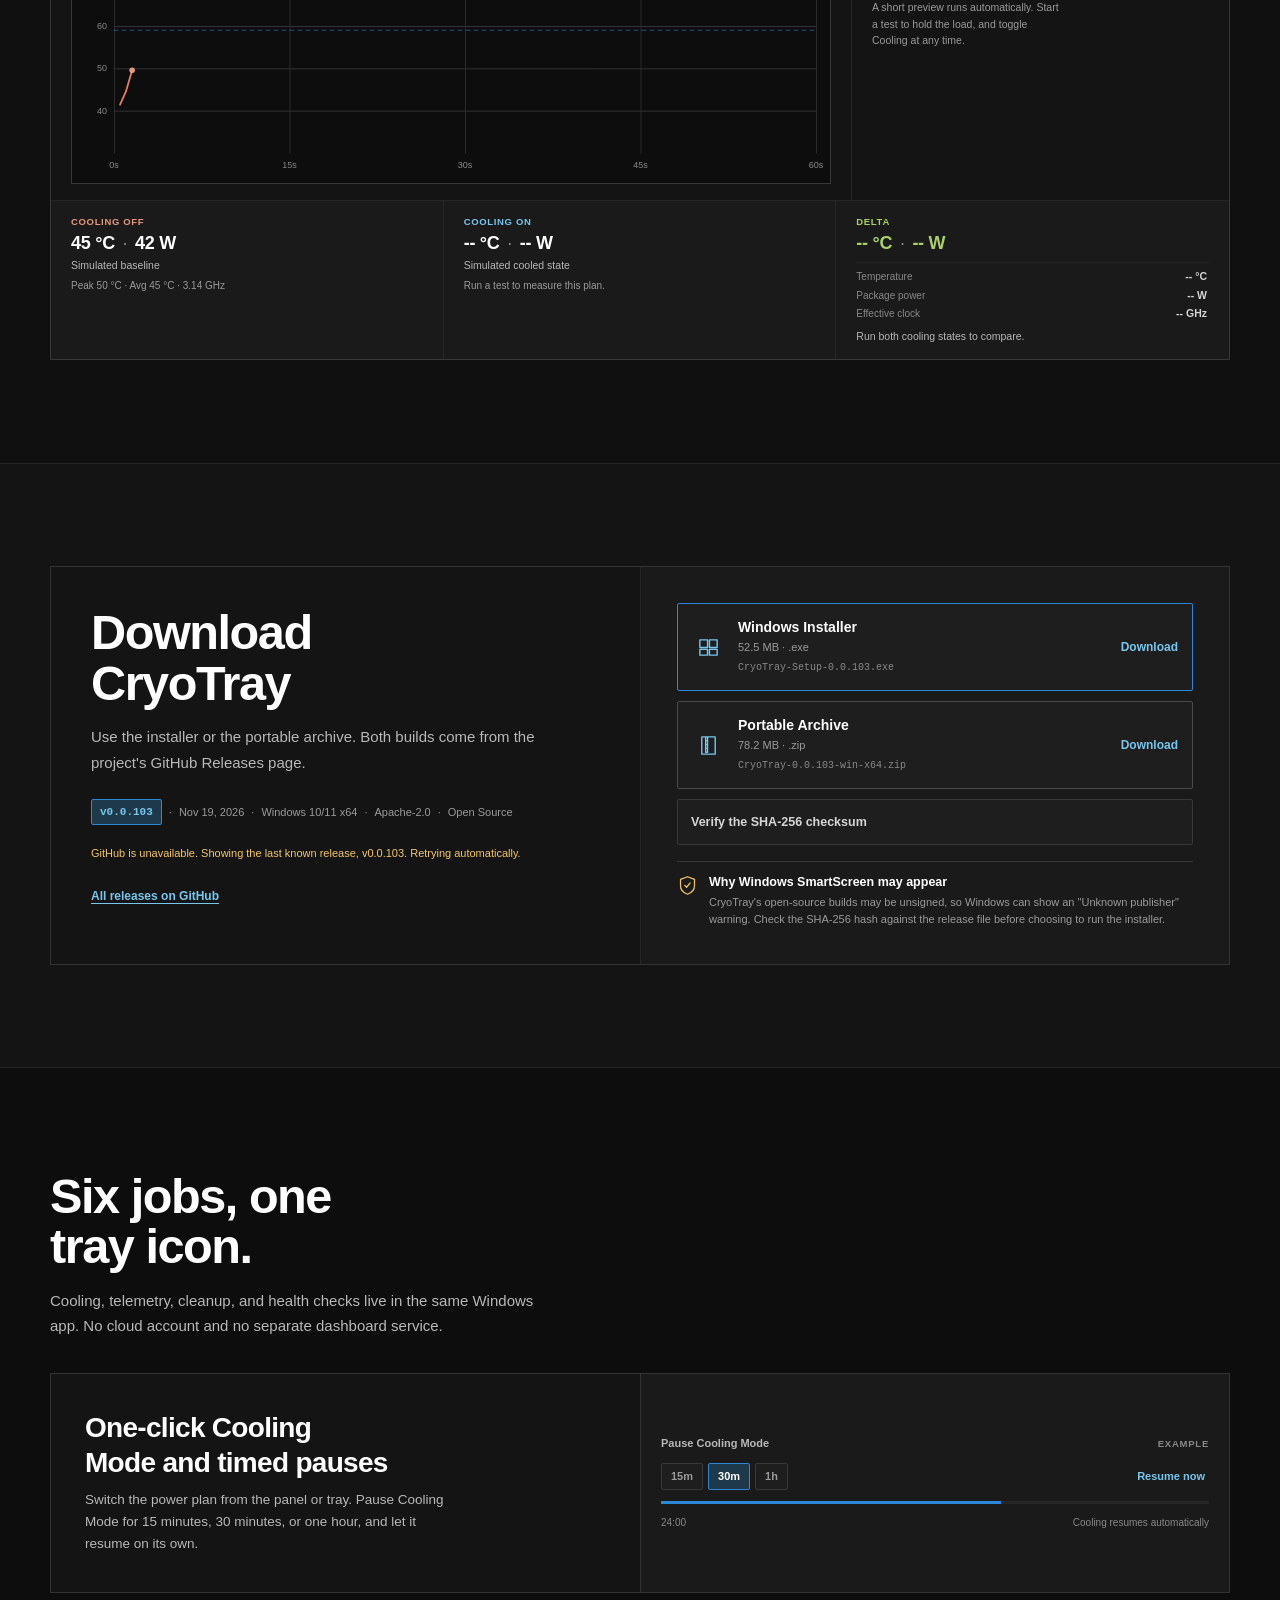
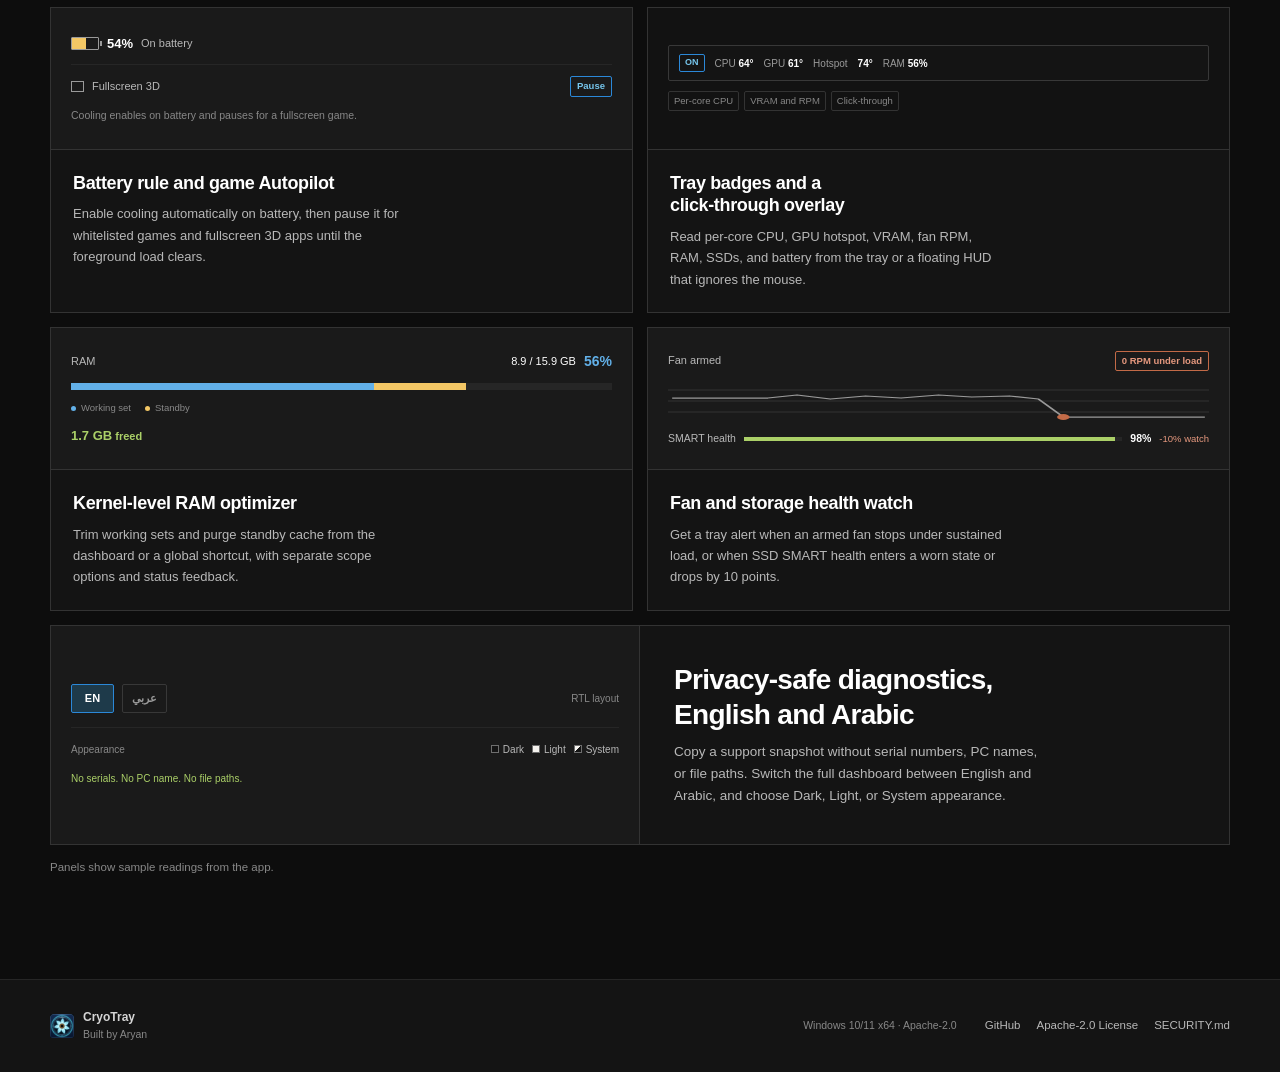
==== commit c06caa47: "chore: rebrand CryoTray assets, docs, installer, and metadata to Aryan" ====
--- a/docs/index.html
+++ b/docs/index.html
@@ -26,7 +26,7 @@
         <a href="#stress-test" data-i18n="nav.stress">Stress test</a>
         <a href="#features" data-i18n="nav.features">Features</a>
         <a href="#download" data-i18n="nav.download">Download</a>
-        <a class="nav-github" href="https://github.com/ZerroDevs/CryoTray" target="_blank" rel="noopener" data-i18n="nav.github">GitHub</a>
+        <a class="nav-github" href="https://github.com/hackerlemonaru/CryoTray" target="_blank" rel="noopener" data-i18n="nav.github">GitHub</a>
       </nav>
 
       <div class="lang-switch" role="group" aria-label="Language" data-i18n-aria="a11y.language">
@@ -499,11 +499,11 @@
               <p class="release-status is-fallback" data-i18n="release.noscript">JavaScript is off. These links point to the current known release, v0.0.103.</p>
             </noscript>
 
-            <a class="text-link releases-link" href="https://github.com/ZerroDevs/CryoTray/releases" target="_blank" rel="noopener" data-i18n="release.allReleases">All releases on GitHub</a>
+            <a class="text-link releases-link" href="https://github.com/hackerlemonaru/CryoTray/releases" target="_blank" rel="noopener" data-i18n="release.allReleases">All releases on GitHub</a>
           </div>
 
           <div class="download-actions">
-            <a class="download-option is-primary" id="download-setup" href="https://github.com/ZerroDevs/CryoTray/releases/download/v0.0.103/CryoTray-Setup-0.0.103.exe" target="_blank" rel="noopener">
+            <a class="download-option is-primary" id="download-setup" href="https://github.com/hackerlemonaru/CryoTray/releases/download/v0.0.103/CryoTray-Setup-0.0.103.exe" target="_blank" rel="noopener">
               <span class="download-icon" aria-hidden="true">
                 <svg viewBox="0 0 24 24"><path d="M3 4h8v8H3zM13 4h8v8h-8zM3 14h8v6H3zM13 14h8v6h-8z"/></svg>
               </span>
@@ -515,7 +515,7 @@
               <span class="download-action" data-i18n="release.download">Download</span>
             </a>
 
-            <a class="download-option" id="download-zip" href="https://github.com/ZerroDevs/CryoTray/releases/download/v0.0.103/CryoTray-0.0.103-win-x64.zip" target="_blank" rel="noopener">
+            <a class="download-option" id="download-zip" href="https://github.com/hackerlemonaru/CryoTray/releases/download/v0.0.103/CryoTray-0.0.103-win-x64.zip" target="_blank" rel="noopener">
               <span class="download-icon" aria-hidden="true">
                 <svg viewBox="0 0 24 24"><path d="M5 3h14v18H5zM9 3v4h2V3M9 7v4h2V7M9 11v4h2v-4M9 15v4h2v-4M8 21h8"/></svg>
               </span>
@@ -534,8 +534,8 @@
                 <pre><code id="checksum-command" dir="ltr">Get-FileHash .\CryoTray-Setup-0.0.103.exe -Algorithm SHA256</code></pre>
                 <div class="checksum-actions">
                   <button class="btn btn-quiet" id="copy-checksum" type="button" data-i18n="release.copy">Copy command</button>
-                  <a class="text-link" id="setup-sha-link" href="https://github.com/ZerroDevs/CryoTray/releases/download/v0.0.103/CryoTray-Setup-0.0.103.exe.sha256" target="_blank" rel="noopener" data-i18n="release.installerHash">Installer hash file</a>
-                  <a class="text-link" id="zip-sha-link" href="https://github.com/ZerroDevs/CryoTray/releases/download/v0.0.103/CryoTray-0.0.103-win-x64.zip.sha256" target="_blank" rel="noopener" data-i18n="release.archiveHash">Archive hash file</a>
+                  <a class="text-link" id="setup-sha-link" href="https://github.com/hackerlemonaru/CryoTray/releases/download/v0.0.103/CryoTray-Setup-0.0.103.exe.sha256" target="_blank" rel="noopener" data-i18n="release.installerHash">Installer hash file</a>
+                  <a class="text-link" id="zip-sha-link" href="https://github.com/hackerlemonaru/CryoTray/releases/download/v0.0.103/CryoTray-0.0.103-win-x64.zip.sha256" target="_blank" rel="noopener" data-i18n="release.archiveHash">Archive hash file</a>
                 </div>
                 <p class="copy-status" id="copy-status" role="status" aria-live="polite"></p>
               </div>
@@ -706,14 +706,14 @@
         <img src="assets/cryotray-icon.png" width="24" height="24" alt="" aria-hidden="true">
         <div>
           <span class="footer-name">CryoTray</span>
-          <span class="footer-credit" data-i18n="footer.credit">Built by ZeroNuxi - ZerroDevs</span>
+          <span class="footer-credit" data-i18n="footer.credit">Built by Aryan</span>
         </div>
       </div>
       <p class="footer-meta">Windows 10/11 x64 <span aria-hidden="true">·</span> Apache-2.0</p>
       <nav class="footer-links" aria-label="Project links" data-i18n-aria="a11y.footerNav">
-        <a href="https://github.com/ZerroDevs/CryoTray" target="_blank" rel="noopener">GitHub</a>
-        <a href="https://github.com/ZerroDevs/CryoTray/blob/main/LICENSE" target="_blank" rel="noopener" data-i18n="footer.license">Apache-2.0 License</a>
-        <a href="https://github.com/ZerroDevs/CryoTray/blob/main/SECURITY.md" target="_blank" rel="noopener">SECURITY.md</a>
+        <a href="https://github.com/hackerlemonaru/CryoTray" target="_blank" rel="noopener">GitHub</a>
+        <a href="https://github.com/hackerlemonaru/CryoTray/blob/main/LICENSE" target="_blank" rel="noopener" data-i18n="footer.license">Apache-2.0 License</a>
+        <a href="https://github.com/hackerlemonaru/CryoTray/blob/main/SECURITY.md" target="_blank" rel="noopener">SECURITY.md</a>
       </nav>
     </div>
   </footer>
